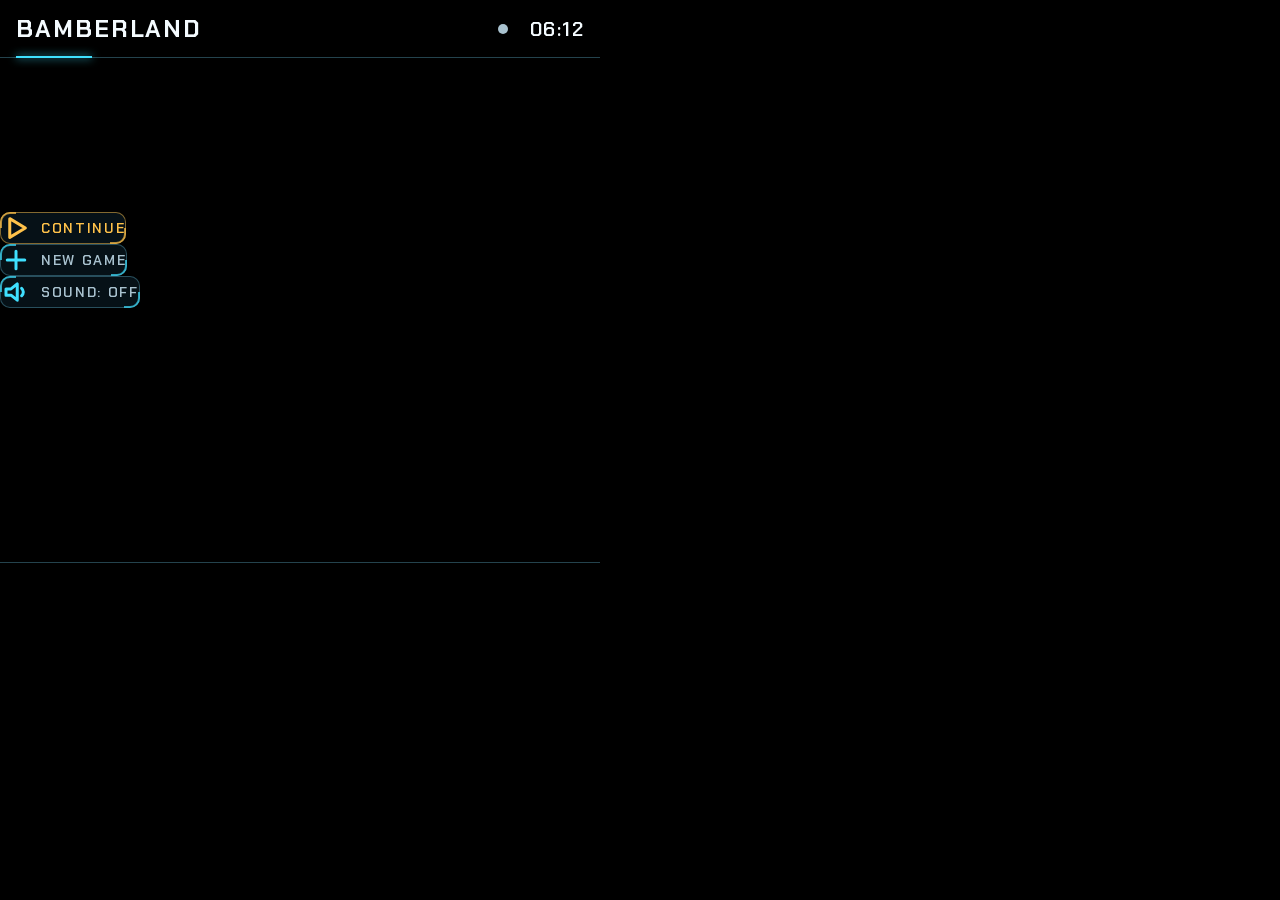
==== bamberland/index.html @ 39a3530b "Create index.html" ====
<!DOCTYPE html>
<html lang="en-GB">
<head>
  <meta charset="utf-8">
  <meta name="viewport" content="width=600, height=600, initial-scale=1, user-scalable=no">
  <meta name="mrbd-web-app-capable" content="yes">
  <meta name="description" content="Bamberland: a small turn-based adventure for the glasses.">
  <title>Bamberland</title>
  <link rel="preconnect" href="https://fonts.googleapis.com">
  <link rel="preconnect" href="https://fonts.gstatic.com" crossorigin>
  <link href="https://fonts.googleapis.com/css2?family=Chakra+Petch:wght@500;600;700&display=swap" rel="stylesheet">
  <link rel="stylesheet" href="/deck/style.css">
  <link rel="stylesheet" href="/bamberland/bamberland.css">
</head>
<body>
  <div class="frame">
    <!-- HUD: same ids as every Deck app. In play, hearts / keys / item replace the title. -->
    <header class="hud">
      <button class="hud-back focusable" id="hudBack" type="button" aria-label="Back" hidden>
        <svg class="ico" viewBox="0 0 24 24" aria-hidden="true"><path d="M15 6l-6 6 6 6"/></svg>
      </button>
      <div class="hud-heading">
        <h1 class="hud-title" id="hudTitle">Bamberland</h1>
        <span class="hud-sub" id="hudSub"></span>
        <div class="bl-stats" id="stats" hidden>
          <span class="bl-hearts" id="hearts" aria-label="Hearts"></span>
          <span class="bl-keys" id="keys" aria-label="Small keys"></span>
          <span class="bl-bigkey" id="bigkey" aria-label="Big key"></span>
        </div>
      </div>
      <div class="bl-equip" id="equip" hidden aria-label="Equipped"></div>
      <div class="hud-status">
        <span class="status-dot" id="hudDot" aria-hidden="true"></span>
        <span id="hudStatus"></span>
        <time class="hud-clock" id="hudClock">--:--</time>
      </div>
    </header>

    <main class="stage">
      <!-- Title screen -->
      <section class="view bl-title" id="titleView">
        <canvas class="bl-title-art" id="titleArt" width="200" height="150" aria-hidden="true"></canvas>
        <p class="bl-lore" id="titleLore"></p>
        <div class="bl-menu">
          <button type="button" class="key key-speak focusable" id="btnContinue">
            <svg class="ico" viewBox="0 0 24 24" aria-hidden="true"><path d="M7 4.5 19.5 12 7 19.5Z"/></svg>
            <span class="key-label">Continue</span>
          </button>
          <button type="button" class="key focusable" id="btnNew">
            <svg class="ico" viewBox="0 0 24 24" aria-hidden="true"><path d="M12 5v14M5 12h14"/></svg>
            <span class="key-label">New game</span>
          </button>
          <button type="button" class="key focusable bl-sound" id="btnSound">
            <svg class="ico" viewBox="0 0 24 24" aria-hidden="true"><path d="M4 9.5h4l5-4v13l-5-4H4z"/><path d="M16.5 9a4 4 0 0 1 0 6"/></svg>
            <span class="key-label">Sound: Off</span>
          </button>
        </div>
      </section>

      <!-- The game board: 600×504, a 15×12 grid of 40 px tiles -->
      <canvas class="bl-board" id="board" width="600" height="504" hidden aria-label="Game board"></canvas>

      <!-- Dialogue box -->
      <div class="bl-dialog" id="dialog" hidden role="dialog" aria-live="polite">
        <div class="bl-dialog-who" id="dialogWho"></div>
        <p class="bl-dialog-text" id="dialogText"></p>
        <div class="bl-dialog-more" id="dialogMore">Pinch ▸</div>
      </div>

      <!-- Out cold / the end -->
      <div class="bl-overlay" id="overlay" hidden>
        <div class="state">
          <div class="state-title" id="overTitle"></div>
          <div class="state-msg" id="overText"></div>
          <div class="bl-dialog-more">Pinch to continue</div>
        </div>
      </div>
    </main>

    <footer class="hints" id="hints" aria-hidden="true"></footer>
    <div class="toast" id="toast" role="status" aria-live="polite"></div>
  </div>

  <script src="/deck/deck.js"></script>
  <script src="/bamberland/lore.js"></script>
  <script src="/bamberland/rooms.js"></script>
  <script src="/bamberland/render.js"></script>
  <script src="/bamberland/game.js"></script>
</body>
</html>
---- deck/style.css ----
/* ==========================================================================
   Deck — shared 600×600 HUD for Meta Ray-Ban Display web apps
   Loaded by every app (/home/, /news/, /nav/ …) and the hub launcher.
   True black is transparent on an additive display: use light, not fills.
   App-specific layout lives in each app's own CSS file, loaded after this.
   ========================================================================== */

:root {
  --bg: #000;
  --panel: rgba(12, 32, 42, 0.55);
  --panel-press: rgba(63, 224, 255, 0.20);
  --line: rgba(120, 220, 255, 0.30);
  --line-strong: #5fe3ff;

  --text: #f4fbff;
  --dim: #a9c2cf;
  --accent: #3fe0ff;
  --amber: #ffc24a;
  --on: var(--amber);              /* "switched on" colour (alias) */
  --panel-on: rgba(255, 194, 74, 0.10);
  --warn: #ff5c7a;
  --ok: #59f2a5;

  --radius: 10px;
  --gap: 12px;
  --pad: 16px;
  --hud-h: 58px;
  --hint-h: 38px;

  --font-display: "Chakra Petch", "Segoe UI", system-ui, sans-serif;
  --font-body: system-ui, -apple-system, "Segoe UI", Roboto, sans-serif;
}

* { box-sizing: border-box; margin: 0; padding: 0; }

html, body {
  width: 600px;
  height: 600px;
  overflow: hidden;
  background: var(--bg);
  color: var(--text);
  font-family: var(--font-body);
  -webkit-font-smoothing: antialiased;
  user-select: none;
  -webkit-tap-highlight-color: transparent;
}

.sprite { position: absolute; width: 0; height: 0; overflow: hidden; }

.ico {
  width: 1em;
  height: 1em;
  fill: none;
  stroke: currentColor;
  stroke-width: 2;
  stroke-linecap: round;
  stroke-linejoin: round;
  flex: 0 0 auto;
}
.rot-90  { transform: rotate(90deg); }
.rot-180 { transform: rotate(180deg); }
.rot-270 { transform: rotate(270deg); }

.frame {
  position: relative;
  width: 600px;
  height: 600px;
  display: grid;
  grid-template-rows: var(--hud-h) 1fr var(--hint-h);
  overflow: hidden;
}

/* --- HUD header -------------------------------------------------------- */
.hud {
  position: relative;
  display: flex;
  align-items: center;
  gap: 12px;
  padding: 0 var(--pad);
  border-bottom: 1px solid var(--line);
}
.hud::after {
  content: "";
  position: absolute;
  left: var(--pad);
  bottom: -1px;
  width: 76px;
  height: 2px;
  background: var(--accent);
  box-shadow: 0 0 8px var(--accent);
}
.hud-back {
  width: 44px;
  height: 44px;
  display: grid;
  place-items: center;
  border: 1px solid var(--line);
  border-radius: 8px;
  background: transparent;
  color: var(--accent);
  cursor: pointer;
  outline: none;
  transition: transform .12s, border-color .12s, box-shadow .12s;
}
.hud-back[hidden] { display: none; }
.hud-back .ico { width: 26px; height: 26px; stroke-width: 2.4; }

.hud-heading { display: flex; align-items: baseline; gap: 12px; min-width: 0; flex: 1; }
.hud-title {
  font-family: var(--font-display);
  font-size: 24px;
  font-weight: 700;
  letter-spacing: .08em;
  text-transform: uppercase;
  white-space: nowrap;
  overflow: hidden;
  text-overflow: ellipsis;
}
.hud-sub {
  font-family: var(--font-display);
  font-size: 15px;
  font-weight: 600;
  letter-spacing: .1em;
  text-transform: uppercase;
  color: var(--dim);
  white-space: nowrap;
  overflow: hidden;
  text-overflow: ellipsis;
}
.hud-status {
  display: flex;
  align-items: center;
  gap: 8px;
  font-family: var(--font-display);
  font-size: 14px;
  font-weight: 600;
  letter-spacing: .1em;
  text-transform: uppercase;
  color: var(--dim);
  white-space: nowrap;
}
.status-dot { width: 10px; height: 10px; border-radius: 50%; background: var(--dim); }
/* Status: live (green) · offline (red) · demo / cached (amber) · loading (blinks) */
.status-dot[data-status="live"]    { background: var(--ok);   box-shadow: 0 0 8px var(--ok); }
.status-dot[data-status="offline"] { background: var(--warn); box-shadow: 0 0 8px var(--warn); }
.status-dot[data-status="demo"],
.status-dot[data-status="cached"]  { background: var(--amber); box-shadow: 0 0 8px var(--amber); }
.status-dot[data-status="loading"] { animation: blink 1s steps(2) infinite; }
.hud-clock { margin-left: 6px; font-size: 20px; color: var(--text); font-variant-numeric: tabular-nums; }

/* --- Stage & views ----------------------------------------------------- */
.stage { position: relative; min-height: 0; overflow: hidden; }
.view { position: absolute; inset: 0; }
.view[hidden] { display: none; }

/* Tabs share the width; with more than six they scroll sideways as you move */
.tabs {
  display: flex;
  gap: 8px;
  padding: 12px var(--pad) 4px;
  overflow-x: auto;
  overflow-y: hidden;
  scrollbar-width: none;
}
.tabs::-webkit-scrollbar { display: none; }
.tab {
  flex: 1 0 auto;
  min-width: 82px;
  padding: 0 10px;
  height: 44px;
  border: 1px solid var(--line);
  border-radius: 8px;
  background: transparent;
  color: var(--dim);
  font-family: var(--font-display);
  font-size: 15px;
  font-weight: 700;
  letter-spacing: .08em;
  text-transform: uppercase;
  white-space: nowrap;
  cursor: pointer;
  outline: none;
  transition: transform .12s, color .12s, border-color .12s, box-shadow .12s;
}
.tab.is-active {
  color: var(--accent);
  border-color: rgba(63, 224, 255, .6);
  background: rgba(63, 224, 255, .08);
}

/* Story list */
.list {
  overflow-y: auto;
  overflow-x: hidden;
  padding: 12px var(--pad) var(--pad);
  display: flex;
  flex-direction: column;
  gap: 10px;
  scrollbar-width: none;
}
.list::-webkit-scrollbar { display: none; }

.card {
  position: relative;
  flex: 0 0 auto;
  width: 100%;
  min-height: 100px;
  display: flex;
  flex-direction: column;
  justify-content: space-between;
  gap: 8px;
  padding: 14px 16px 12px;
  background: var(--panel);
  border: 1px solid var(--line);
  border-radius: var(--radius);
  color: var(--text);
  font: inherit;
  text-align: left;
  cursor: pointer;
  outline: none;
  transition: transform .12s ease, border-color .12s, box-shadow .12s, background .12s;
}
.card-title {
  font-size: 21px;
  font-weight: 650;
  line-height: 1.22;
  display: -webkit-box;
  -webkit-line-clamp: 2;
  -webkit-box-orient: vertical;
  overflow: hidden;
}
.card-meta, .story-meta, .key-label {
  font-family: var(--font-display);
  font-size: 14px;
  font-weight: 600;
  letter-spacing: .12em;
  text-transform: uppercase;
  color: var(--dim);
}
.card-meta b { color: var(--accent); font-weight: 700; }

.card-brief {
  flex-direction: row;
  align-items: center;
  justify-content: flex-start;
  gap: 16px;
  min-height: 84px;
  border-color: rgba(255, 194, 74, .5);
}
.card-brief .ico { font-size: 36px; color: var(--amber); }
.card-brief .card-title { color: var(--amber); -webkit-line-clamp: 1; }
.card-brief.is-speaking { background: rgba(255, 194, 74, .1); }

.notice {
  margin: auto 0;
  text-align: center;
  font-size: 18px;
  color: var(--dim);
  line-height: 1.4;
}

/* Corner brackets */
.card::before, .card::after,
.key::before, .key::after {
  content: "";
  position: absolute;
  width: 14px;
  height: 14px;
  border: 0 solid var(--accent);
  opacity: .7;
  transition: width .12s, height .12s, opacity .12s;
  pointer-events: none;
}
.card::before, .key::before {
  top: -1px; left: -1px;
  border-top-width: 2px; border-left-width: 2px;
  border-top-left-radius: var(--radius);
}
.card::after, .key::after {
  bottom: -1px; right: -1px;
  border-bottom-width: 2px; border-right-width: 2px;
  border-bottom-right-radius: var(--radius);
}
.card-brief::before, .card-brief::after { border-color: var(--amber); }

.key {
  position: relative;
  display: flex;
  align-items: center;
  justify-content: center;
  gap: 10px;
  background: var(--panel);
  border: 1px solid var(--line);
  border-radius: var(--radius);
  color: var(--accent);
  font: inherit;
  cursor: pointer;
  outline: none;
  transition: transform .12s ease, border-color .12s, box-shadow .12s, background .12s;
}
.key .ico { font-size: 30px; stroke-width: 2.4; }
.key-speak { color: var(--amber); border-color: rgba(255, 194, 74, .5); }
.key-speak::before, .key-speak::after { border-color: var(--amber); }
.key-speak .key-label { color: var(--amber); }
.key:disabled { opacity: .35; }

/* --- Focus: the primary state for gesture navigation -------------------- */
.focusable:focus {
  border-color: var(--line-strong);
  box-shadow: 0 0 0 2px var(--line-strong), 0 0 24px rgba(63, 224, 255, .35);
  z-index: 2;
}
.card.focusable:focus { transform: scale(1.015); }
.key.focusable:focus, .hud-back:focus, .tab:focus { transform: scale(1.04); }
.focusable:focus::before, .focusable:focus::after { opacity: 1; width: 22px; height: 22px; }
.tab:focus { color: var(--text); }
.card-brief:focus, .key-speak:focus {
  border-color: var(--amber);
  box-shadow: 0 0 0 2px var(--amber), 0 0 24px rgba(255, 194, 74, .35);
}

.focusable.is-pressed { transform: scale(.96) !important; background: var(--panel-press); }
.focusable.is-bump { animation: bump .18s ease; }

/* --- Footer, toast ----------------------------------------------------- */
.hints {
  display: flex;
  align-items: center;
  justify-content: center;
  gap: 26px;
  border-top: 1px solid var(--line);
  font-size: 14px;
  color: var(--dim);
}
.hints b {
  font-family: var(--font-display);
  font-weight: 700;
  letter-spacing: .1em;
  text-transform: uppercase;
  color: var(--accent);
  margin-right: 4px;
}

.toast {
  position: absolute;
  left: 50%;
  bottom: calc(var(--hint-h) + 12px);
  max-width: 540px;
  padding: 10px 18px;
  border: 1px solid var(--line-strong);
  border-radius: 8px;
  background: rgba(0, 0, 0, .92);
  font-size: 16px;
  font-weight: 600;
  white-space: nowrap;
  overflow: hidden;
  text-overflow: ellipsis;
  opacity: 0;
  transform: translate(-50%, 8px);
  transition: opacity .18s, transform .18s;
  pointer-events: none;
  z-index: 10;
}
.toast.is-visible { opacity: 1; transform: translate(-50%, 0); }
.toast.is-error { border-color: var(--warn); color: #ffd6de; }

/* --- Inputs, states, spinner (shared by lock screen and apps) ---------- */
.field-wrap {
  position: relative;
  display: flex;
  align-items: center;
  gap: 10px;
  height: 56px;
  padding: 0 14px;
  background: var(--panel);
  border: 1px solid var(--line);
  border-radius: var(--radius);
}
.field-wrap::before, .field-wrap::after {
  content: ""; position: absolute; width: 14px; height: 14px; border: 0 solid var(--accent); opacity: .7; pointer-events: none;
  transition: width .12s, height .12s, opacity .12s;
}
.field-wrap::before { top: -1px; left: -1px; border-top-width: 2px; border-left-width: 2px; border-top-left-radius: var(--radius); }
.field-wrap::after { bottom: -1px; right: -1px; border-bottom-width: 2px; border-right-width: 2px; border-bottom-right-radius: var(--radius); }
.field-wrap:focus-within { border-color: var(--line-strong); box-shadow: 0 0 0 2px var(--line-strong), 0 0 24px rgba(63, 224, 255, .35); }
.field-wrap:focus-within::before, .field-wrap:focus-within::after { opacity: 1; width: 22px; height: 22px; }
.field-wrap .ico { font-size: 24px; color: var(--accent); }
.field {
  flex: 1;
  min-width: 0;
  height: 100%;
  background: transparent;
  border: 0;
  outline: none;
  color: var(--text);
  font: inherit;
  font-size: 20px;
  -webkit-appearance: none;
  appearance: none;
}
.field::placeholder { color: var(--dim); font-family: var(--font-display); letter-spacing: .08em; text-transform: uppercase; font-size: 16px; }
.field::-webkit-search-cancel-button { display: none; }

.state {
  flex: 1;
  display: flex;
  flex-direction: column;
  align-items: center;
  justify-content: center;
  gap: 16px;
  padding: var(--pad);
  text-align: center;
}
.state-title { font-family: var(--font-display); font-size: 24px; font-weight: 700; letter-spacing: .12em; text-transform: uppercase; color: var(--accent); }
.state-title.err { color: var(--warn); }
.state-msg { font-size: 18px; line-height: 1.4; color: var(--dim); max-width: 500px; }
.spin { width: 56px; height: 56px; position: relative; animation: spin 1.4s linear infinite; }
.spin::before, .spin::after { content: ""; position: absolute; width: 20px; height: 20px; border: 0 solid var(--accent); }
.spin::before { top: 0; left: 0; border-top-width: 3px; border-left-width: 3px; border-top-left-radius: 8px; }
.spin::after { bottom: 0; right: 0; border-bottom-width: 3px; border-right-width: 3px; border-bottom-right-radius: 8px; }
@keyframes spin { to { transform: rotate(360deg); } }

/* --- Lock screen (deck.js) — covers the stage and hints, HUD stays ---- */
.deck-lock {
  position: absolute;
  left: 0; right: 0;
  top: var(--hud-h);
  bottom: 0;
  z-index: 8;
  display: flex;
  flex-direction: column;
  background: var(--bg);
}
.deck-lock[hidden] { display: none; }
.deck-lock .field-wrap { width: 100%; max-width: 460px; }
.deck-lock-keys { display: grid; grid-template-columns: 1fr 1fr; gap: 12px; width: 100%; max-width: 460px; margin-top: 6px; }
.deck-lock-keys .key { height: 72px; flex-direction: row; gap: 10px; color: var(--accent); }
.deck-lock-keys .key .ico { font-size: 28px; stroke-width: 2.4; }
.deck-lock-keys .key-speak { color: var(--amber); }
.deck-lock-keys .key[hidden] { display: none; }
.deck-lock-keys:has(.key[hidden]) { grid-template-columns: 1fr; }
.deck-lock .hints { flex: 0 0 var(--hint-h); }

@keyframes bump {
  0%, 100% { translate: 0; }
  25% { translate: -4px 0; }
  75% { translate: 4px 0; }
}
@keyframes blink { 50% { opacity: .2; } }

@media (prefers-reduced-motion: reduce) {
  *, *::before, *::after { transition: none !important; animation: none !important; }
}
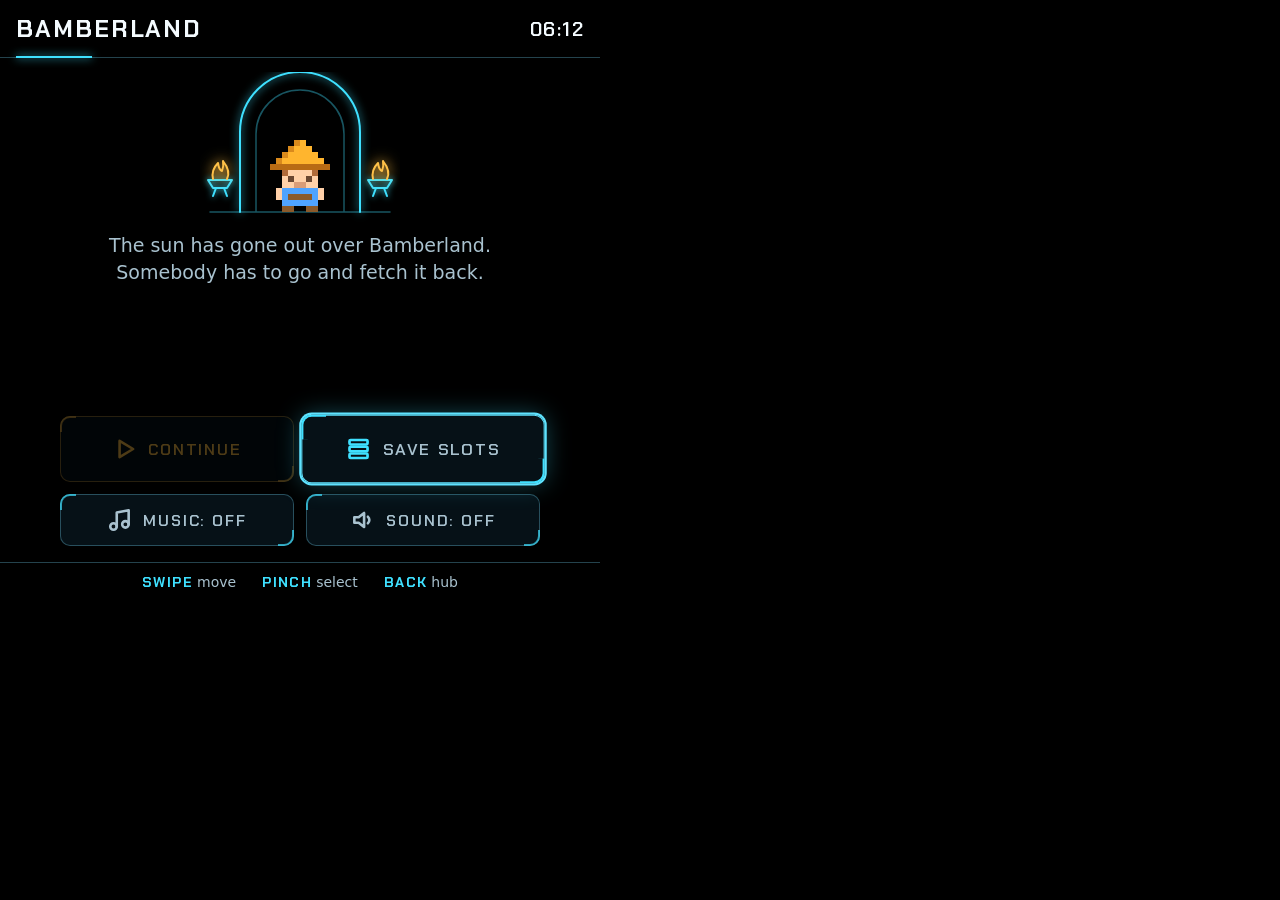
==== commit 1b30b653: "Fix bamberland folder" ====
--- a/bamberland/index.html
+++ b/bamberland/index.html
@@ -14,7 +14,7 @@
 </head>
 <body>
   <div class="frame">
-    <!-- HUD: same ids as every Deck app. In play, hearts / keys / item replace the title. -->
+    <!-- HUD: same ids as every Deck app. In play, hearts / keys / coins / item replace the title. -->
     <header class="hud">
       <button class="hud-back focusable" id="hudBack" type="button" aria-label="Back" hidden>
         <svg class="ico" viewBox="0 0 24 24" aria-hidden="true"><path d="M15 6l-6 6 6 6"/></svg>
@@ -26,6 +26,7 @@
           <span class="bl-hearts" id="hearts" aria-label="Hearts"></span>
           <span class="bl-keys" id="keys" aria-label="Small keys"></span>
           <span class="bl-bigkey" id="bigkey" aria-label="Big key"></span>
+          <span class="bl-coins" id="coins" aria-label="Money"></span>
         </div>
       </div>
       <div class="bl-equip" id="equip" hidden aria-label="Equipped"></div>
@@ -46,22 +47,53 @@
             <svg class="ico" viewBox="0 0 24 24" aria-hidden="true"><path d="M7 4.5 19.5 12 7 19.5Z"/></svg>
             <span class="key-label">Continue</span>
           </button>
-          <button type="button" class="key focusable" id="btnNew">
-            <svg class="ico" viewBox="0 0 24 24" aria-hidden="true"><path d="M12 5v14M5 12h14"/></svg>
-            <span class="key-label">New game</span>
+          <button type="button" class="key focusable" id="btnPlay">
+            <svg class="ico" viewBox="0 0 24 24" aria-hidden="true"><rect x="4" y="4" width="16" height="4" rx="1"/><rect x="4" y="10" width="16" height="4" rx="1"/><rect x="4" y="16" width="16" height="4" rx="1"/></svg>
+            <span class="key-label">Save slots</span>
           </button>
-          <button type="button" class="key focusable bl-sound" id="btnSound">
+          <button type="button" class="key focusable bl-toggle" id="btnMusic">
+            <svg class="ico" viewBox="0 0 24 24" aria-hidden="true"><path d="M9 18V5l11-2v13"/><circle cx="6" cy="18" r="3"/><circle cx="17" cy="16" r="3"/></svg>
+            <span class="key-label">Music: Off</span>
+          </button>
+          <button type="button" class="key focusable bl-toggle" id="btnSound">
             <svg class="ico" viewBox="0 0 24 24" aria-hidden="true"><path d="M4 9.5h4l5-4v13l-5-4H4z"/><path d="M16.5 9a4 4 0 0 1 0 6"/></svg>
             <span class="key-label">Sound: Off</span>
           </button>
         </div>
       </section>
 
+      <!-- Save slots -->
+      <section class="view bl-slots" id="slotsView" hidden>
+        <button type="button" class="key focusable bl-slot" id="slot1" data-slot="1"><span class="bl-slot-title"></span><span class="bl-slot-detail"></span></button>
+        <button type="button" class="key focusable bl-slot" id="slot2" data-slot="2"><span class="bl-slot-title"></span><span class="bl-slot-detail"></span></button>
+        <button type="button" class="key focusable bl-slot" id="slot3" data-slot="3"><span class="bl-slot-title"></span><span class="bl-slot-detail"></span></button>
+        <button type="button" class="key focusable bl-erase" id="btnErase"><span class="key-label">Erase a slot</span></button>
+        <p class="bl-note" id="slotsNote"></p>
+      </section>
+
+      <!-- Naming, before a new game -->
+      <section class="view bl-naming" id="nameView" hidden>
+        <p class="bl-note">Pinch a name to change it. Leave them as they are, or make it yours.</p>
+        <div class="bl-name-grid" id="nameGrid"></div>
+        <button type="button" class="key key-speak focusable bl-begin" id="btnBegin">
+          <svg class="ico" viewBox="0 0 24 24" aria-hidden="true"><path d="M7 4.5 19.5 12 7 19.5Z"/></svg>
+          <span class="key-label">Begin</span>
+        </button>
+        <div class="bl-name-edit" id="nameEdit" hidden>
+          <label class="bl-name-for" id="nameEditFor" for="nameInput"></label>
+          <label class="field-wrap bl-name-field">
+            <input class="field bl-name-input" id="nameInput" type="text" maxlength="16" autocomplete="off" autocapitalize="words" spellcheck="false">
+          </label>
+          <p class="bl-note">Write or say the new name, then press Enter. Back keeps the old one.</p>
+        </div>
+      </section>
+
       <!-- The game board: 600×504, a 15×12 grid of 40 px tiles -->
       <canvas class="bl-board" id="board" width="600" height="504" hidden aria-label="Game board"></canvas>
 
-      <!-- Dialogue box -->
+      <!-- Dialogue box, with room for a portrait -->
       <div class="bl-dialog" id="dialog" hidden role="dialog" aria-live="polite">
+        <canvas class="bl-face" id="dialogFace" width="96" height="96" hidden aria-hidden="true"></canvas>
         <div class="bl-dialog-who" id="dialogWho"></div>
         <p class="bl-dialog-text" id="dialogText"></p>
         <div class="bl-dialog-more" id="dialogMore">Pinch ▸</div>
@@ -82,9 +114,23 @@
   </div>
 
   <script src="/deck/deck.js"></script>
-  <script src="/bamberland/lore.js"></script>
-  <script src="/bamberland/rooms.js"></script>
-  <script src="/bamberland/render.js"></script>
-  <script src="/bamberland/game.js"></script>
+  <!-- content: edit these freely -->
+  <script src="/bamberland/data/lore.js"></script>
+  <script src="/bamberland/data/art.js"></script>
+  <script src="/bamberland/data/music.js"></script>
+  <script src="/bamberland/data/cutscenes.js"></script>
+  <script src="/bamberland/world/regions.js"></script>
+  <script src="/bamberland/world/wood.js"></script>
+  <script src="/bamberland/world/mill.js"></script>
+  <!-- the engine -->
+  <script src="/bamberland/engine/core.js"></script>
+  <script src="/bamberland/engine/foes.js"></script>
+  <script src="/bamberland/engine/town.js"></script>
+  <!-- the screens -->
+  <script src="/bamberland/ui/pixel.js"></script>
+  <script src="/bamberland/ui/render.js"></script>
+  <script src="/bamberland/ui/audio.js"></script>
+  <script src="/bamberland/ui/cutscene.js"></script>
+  <script src="/bamberland/ui/screens.js"></script>
 </body>
 </html>
--- a/bamberland/bamberland.css
+++ b/bamberland/bamberland.css
@@ -0,0 +1,135 @@
+/* Bamberland — app-only styles, loaded after /deck/style.css */
+
+/* The HUD shows the clock only; no live/offline light in a static game */
+#hudDot, #hudStatus { display: none; }
+
+/* --- HUD stats: hearts, keys, big key, money, equipped item ------------ */
+.bl-stats { display: flex; align-items: center; gap: 14px; min-width: 0; }
+.bl-stats[hidden], .bl-equip[hidden], .hud-title[hidden], .bl-keys[hidden], .bl-bigkey[hidden] { display: none; }
+.bl-hearts { display: flex; gap: 1px; }
+.bl-heart { width: 24px; height: 24px; }
+.bl-heart-o { fill: none; stroke: var(--warn); stroke-width: 2; filter: drop-shadow(0 0 3px rgba(255, 92, 122, .6)); }
+.bl-heart.empty .bl-heart-o { stroke: rgba(255, 92, 122, .4); filter: none; }
+.bl-heart-f { fill: var(--warn); }
+.bl-keys, .bl-bigkey, .bl-coins, .bl-equip {
+  display: flex; align-items: center; gap: 4px;
+  font-family: var(--font-display); font-weight: 700; font-size: 18px;
+  color: var(--amber);
+}
+.bl-keys .ico, .bl-bigkey .ico, .bl-coins .ico { width: 24px; height: 24px; }
+.bl-coins { color: #ff6a6a; }
+/* Bubble Brew: a pale ring round the hearts */
+.bl-hearts.is-shielded { border-radius: 14px; box-shadow: 0 0 0 2px rgba(164, 224, 255, .7), 0 0 10px rgba(164, 224, 255, .5); padding: 0 3px; }
+.bl-bigkey { color: rgba(255, 194, 74, .28); }
+.bl-bigkey.is-on { color: var(--amber); filter: drop-shadow(0 0 4px rgba(255, 194, 74, .7)); }
+.bl-equip {
+  height: 36px; padding: 0 10px 0 8px;
+  border: 1px solid var(--line); border-radius: 8px;
+  color: var(--accent); font-size: 14px; letter-spacing: .1em; text-transform: uppercase;
+}
+.bl-equip .ico { width: 22px; height: 22px; }
+.hud-clock { margin-left: 0; }
+
+/* --- Board ------------------------------------------------------------- */
+.bl-board { position: absolute; inset: 0; width: 600px; height: 504px; display: block; }
+.bl-board[hidden] { display: none; }
+
+/* --- Title screen ------------------------------------------------------ */
+.bl-title {
+  display: flex; flex-direction: column; align-items: center;
+  padding: 14px var(--pad) var(--pad); gap: 10px;
+}
+.bl-title-art { width: 200px; height: 150px; }
+.bl-lore {
+  max-width: 470px; text-align: center;
+  font-size: 19px; line-height: 1.4; color: var(--dim);
+  min-height: 54px;
+}
+.bl-menu {
+  display: grid; grid-template-columns: 1fr 1fr; gap: 12px;
+  width: 100%; max-width: 480px; margin-top: auto;
+}
+.bl-menu .key { height: 66px; flex-direction: row; }
+.bl-menu .key .key-label { font-size: 16px; }
+.bl-menu .key .ico { font-size: 26px; }
+.bl-menu .bl-toggle { height: 52px; color: var(--dim); }
+.bl-menu .bl-toggle.key-speak { color: var(--amber); }
+.bl-menu .key:disabled { opacity: .3; }
+
+/* --- Save slots -------------------------------------------------------- */
+.bl-slots, .bl-naming {
+  display: flex; flex-direction: column; align-items: center; gap: 12px;
+  padding: 20px var(--pad) var(--pad);
+}
+.bl-slots[hidden], .bl-naming[hidden], .bl-title[hidden] { display: none; }
+.bl-slot {
+  width: 100%; max-width: 500px; height: 84px;
+  flex-direction: column; align-items: flex-start; justify-content: center; gap: 4px;
+  padding: 0 20px; text-align: left;
+}
+.bl-slot-title { font-family: var(--font-display); font-weight: 700; font-size: 19px; letter-spacing: .06em; }
+.bl-slot-detail { font-size: 15px; color: var(--dim); }
+.bl-slot.is-warn { border-color: var(--warn); }
+.bl-slot.is-warn .bl-slot-detail { color: var(--warn); }
+.bl-erase { width: 100%; max-width: 500px; height: 48px; color: var(--dim); }
+.bl-erase .key-label { font-size: 15px; }
+.bl-note { max-width: 480px; margin: 0; text-align: center; font-size: 16px; line-height: 1.4; color: var(--dim); }
+
+/* --- Naming ------------------------------------------------------------ */
+.bl-name-grid { display: grid; grid-template-columns: 1fr 1fr; gap: 10px; width: 100%; max-width: 500px; }
+.bl-name { height: 58px; flex-direction: column; justify-content: center; gap: 2px; }
+.bl-name .key-label { font-size: 17px; }
+.bl-name-role { font-size: 11px; letter-spacing: .12em; text-transform: uppercase; color: var(--amber); }
+.bl-name-role:empty { display: none; }
+.bl-begin { width: 100%; max-width: 500px; height: 58px; flex-direction: row; gap: 8px; margin-top: auto; }
+.bl-name-edit {
+  position: absolute; inset: 0; z-index: 7;
+  display: flex; flex-direction: column; align-items: center; justify-content: center; gap: 16px;
+  background: rgba(0, 0, 0, .94); padding: var(--pad);
+}
+.bl-name-edit[hidden] { display: none; }
+.bl-name-for { font-family: var(--font-display); font-weight: 700; font-size: 16px; letter-spacing: .12em; text-transform: uppercase; color: var(--amber); }
+.bl-name-field { width: 100%; max-width: 420px; height: 64px; }
+.bl-name-input { text-align: center; font-family: var(--font-display); font-weight: 700; font-size: 26px; }
+
+/* --- Dialogue ---------------------------------------------------------- */
+.bl-dialog {
+  position: absolute; left: 14px; right: 14px; bottom: 12px;
+  min-height: 118px; padding: 14px 18px 30px;
+  background: rgba(0, 0, 0, .9);
+  border: 1px solid var(--line-strong); border-radius: var(--radius);
+  box-shadow: 0 0 22px rgba(63, 224, 255, .25);
+  z-index: 5;
+}
+.bl-dialog[hidden] { display: none; }
+.bl-dialog::before, .bl-dialog::after {
+  content: ""; position: absolute; width: 22px; height: 22px; border: 0 solid var(--accent);
+}
+.bl-dialog::before { top: -1px; left: -1px; border-top-width: 2px; border-left-width: 2px; border-top-left-radius: var(--radius); }
+.bl-dialog::after { bottom: -1px; right: -1px; border-bottom-width: 2px; border-right-width: 2px; border-bottom-right-radius: var(--radius); }
+.bl-dialog-who {
+  font-family: var(--font-display); font-weight: 700; font-size: 15px;
+  letter-spacing: .12em; text-transform: uppercase; color: var(--amber);
+  margin-bottom: 6px;
+}
+.bl-dialog-who[hidden] { display: none; }
+.bl-dialog-text { font-size: 21px; line-height: 1.38; color: var(--text); }
+.bl-dialog-more {
+  position: absolute; right: 18px; bottom: 8px;
+  font-family: var(--font-display); font-weight: 700; font-size: 13px;
+  letter-spacing: .12em; text-transform: uppercase; color: var(--accent);
+}
+.bl-overlay .bl-dialog-more { position: static; margin-top: 8px; }
+/* A portrait on the left */
+.bl-dialog.has-face { padding-left: 128px; min-height: 124px; }
+.bl-face { position: absolute; left: 16px; top: 14px; width: 96px; height: 96px; }
+.bl-face[hidden] { display: none; }
+/* Pixel art stays crisp */
+.bl-board, .bl-face, .bl-title-art { image-rendering: pixelated; image-rendering: crisp-edges; }
+
+/* --- Out cold / ending ------------------------------------------------- */
+.bl-overlay { position: absolute; inset: 0; display: flex; background: rgba(0, 0, 0, .86); z-index: 6; }
+.bl-overlay[hidden] { display: none; }
+.bl-overlay.is-over .state-title { color: var(--warn); }
+.bl-overlay.is-end .state-title { color: var(--amber); }
+.bl-overlay .state-msg { color: var(--text); font-size: 20px; }
